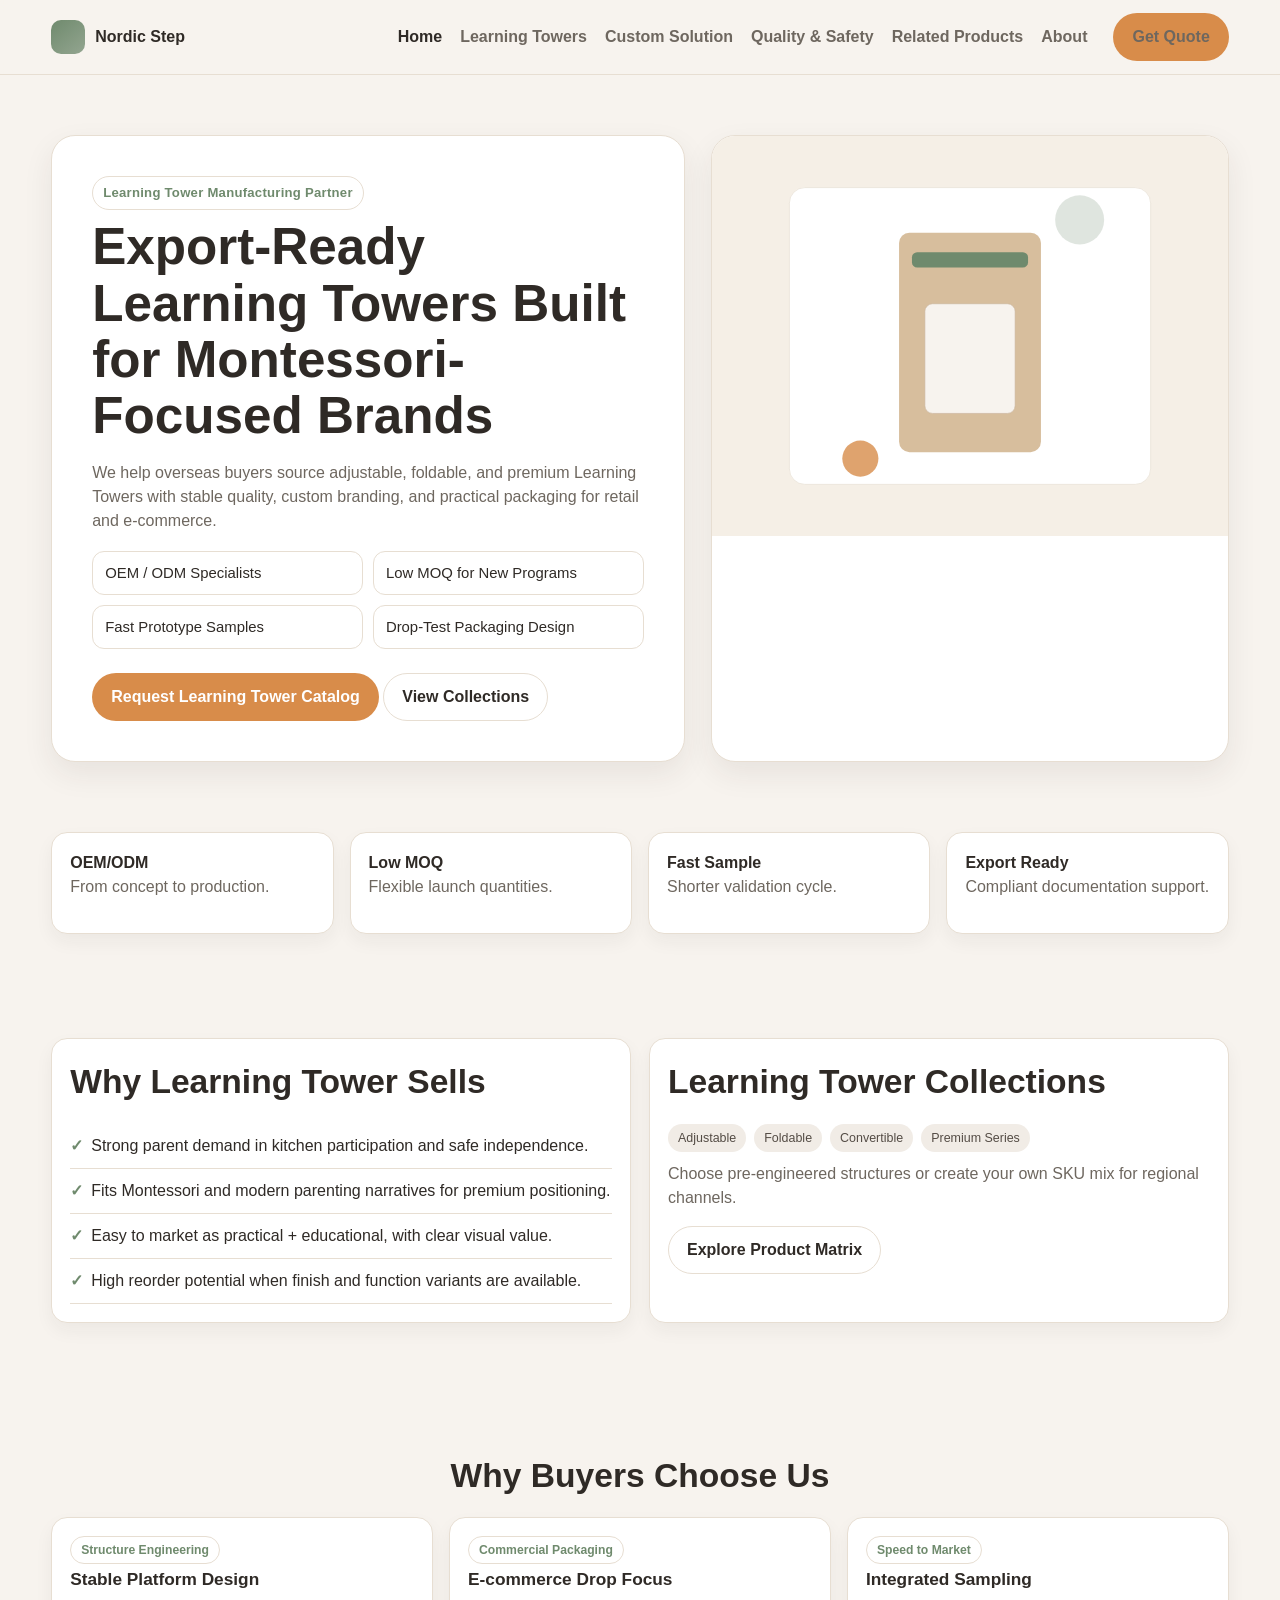
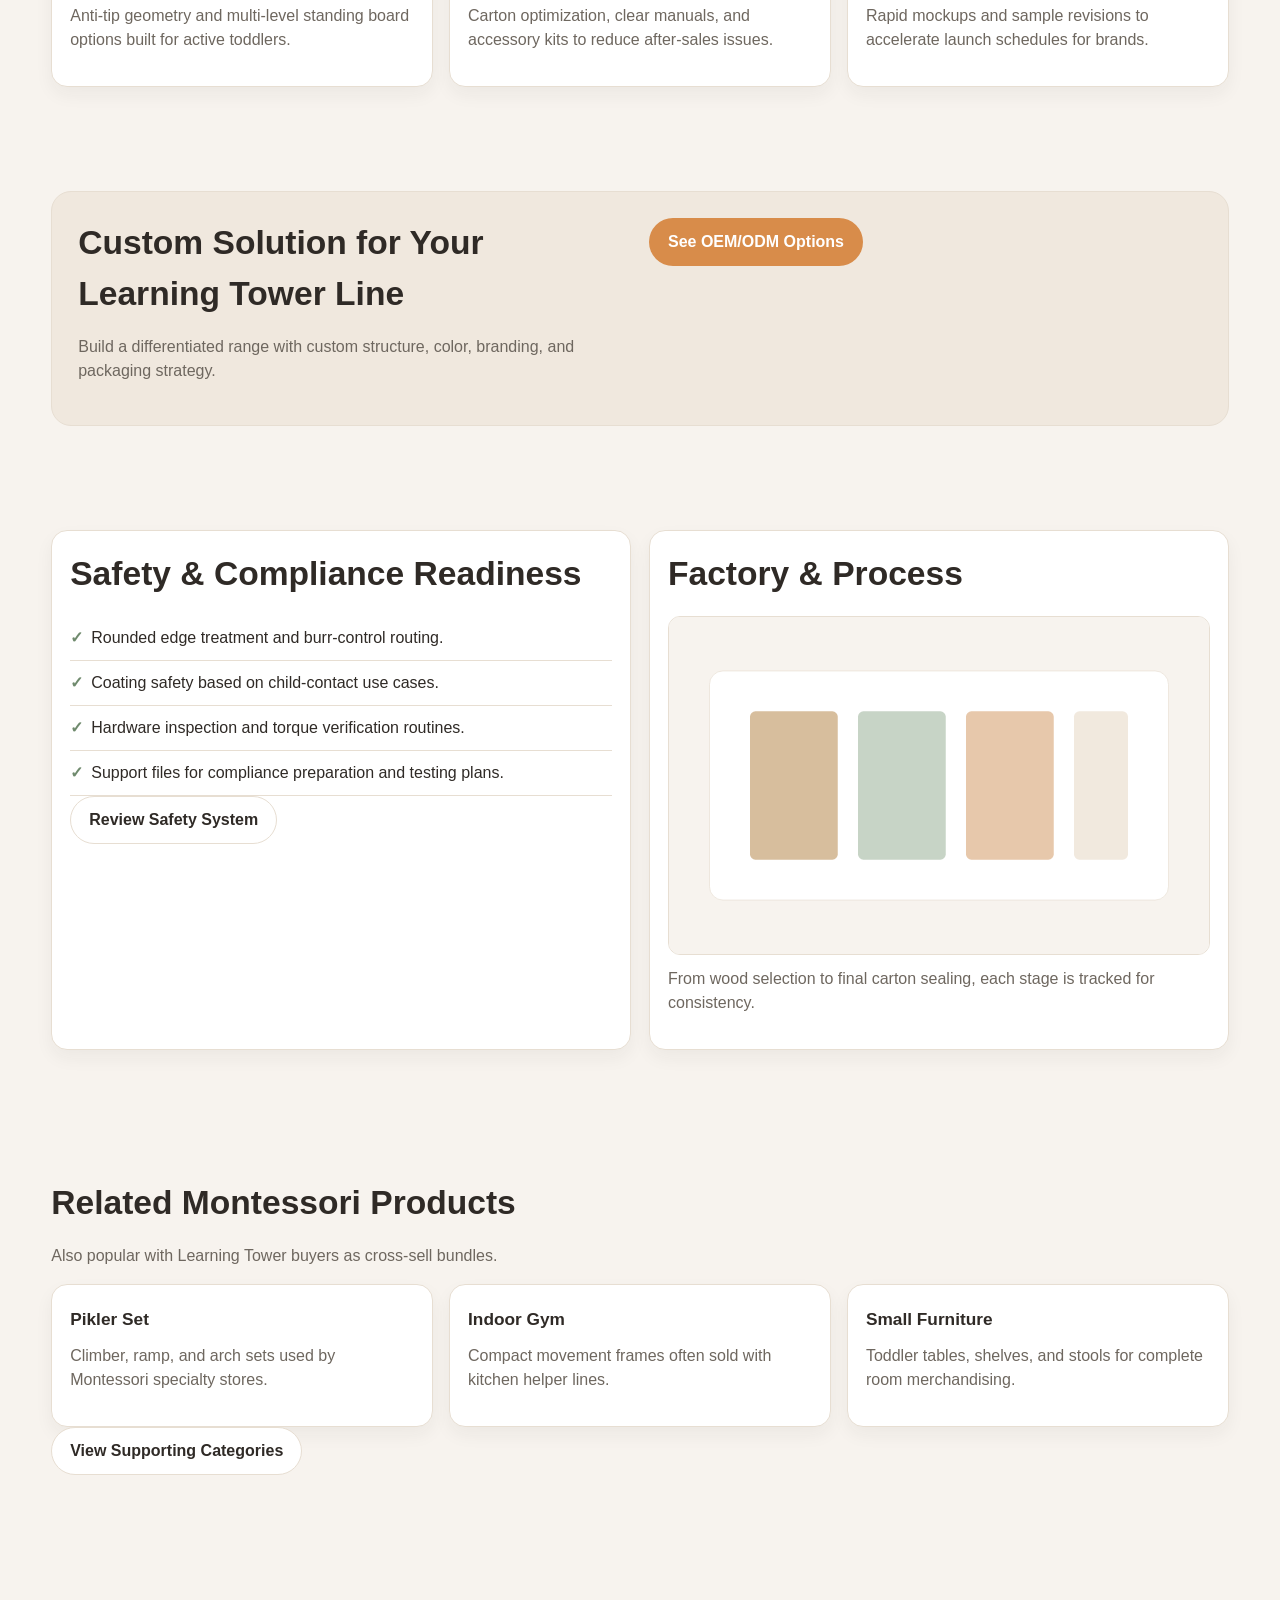
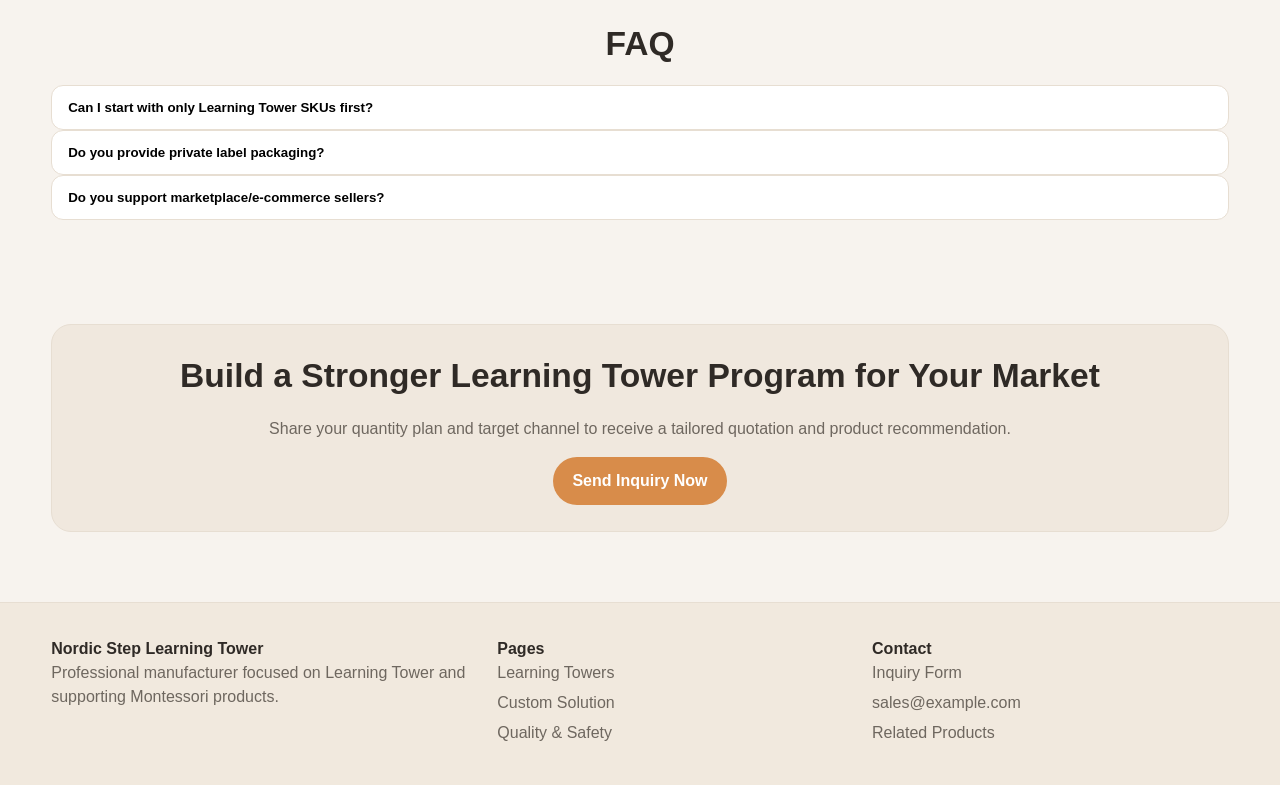
==== index.html @ 1a8c9f13 "Build multi-page static Learning Tower B2B website for Netlify" ====
<!doctype html>
<html lang="en">
<head>
  <meta charset="UTF-8">
  <meta name="viewport" content="width=device-width, initial-scale=1.0">
  <title>Learning Tower Manufacturer | OEM Montessori Kitchen Helper Factory</title>
  <meta name="description" content="Professional Learning Tower manufacturer for wholesalers, retailers, and private labels. OEM/ODM, low MOQ, fast samples, and export-ready production.">
  <link rel="stylesheet" href="assets/css/styles.css">
  <script type="application/ld+json">
  {"@context":"https://schema.org","@type":"Organization","name":"Nordic Step Learning Tower","url":"https://example.com","description":"Placeholder schema; replace with real company data before launch."}
  </script>
</head>
<body>
<header class="site-header">
  <div class="container header-inner">
    <a class="logo" href="index.html"><span class="logo-mark"></span>Nordic Step</a>
    <button class="menu-toggle" data-target="#siteNav" aria-label="Open menu">Menu</button>
    <nav id="siteNav" class="site-nav" aria-label="Main navigation">
      <a class="active" href="index.html">Home</a>
      <a href="learning-towers.html">Learning Towers</a>
      <a href="custom-solution.html">Custom Solution</a>
      <a href="quality-safety.html">Quality & Safety</a>
      <a href="related-products.html">Related Products</a>
      <a href="about.html">About</a>
      <a href="contact.html" class="header-cta btn btn-primary">Get Quote</a>
    </nav>
  </div>
</header>

<main>
  <section class="hero">
    <div class="container hero-wrap">
      <div class="hero-panel">
        <span class="kicker">Learning Tower Manufacturing Partner</span>
        <h1>Export-Ready Learning Towers Built for Montessori-Focused Brands</h1>
        <p class="muted">We help overseas buyers source adjustable, foldable, and premium Learning Towers with stable quality, custom branding, and practical packaging for retail and e-commerce.</p>
        <div class="hero-points">
          <div class="point">OEM / ODM Specialists</div>
          <div class="point">Low MOQ for New Programs</div>
          <div class="point">Fast Prototype Samples</div>
          <div class="point">Drop-Test Packaging Design</div>
        </div>
        <a href="contact.html" class="btn btn-primary">Request Learning Tower Catalog</a>
        <a href="learning-towers.html" class="btn btn-outline">View Collections</a>
      </div>
      <div class="hero-image">
        <img src="assets/img/learning-tower-hero.svg" alt="Scandinavian style wooden Learning Tower for Montessori kitchen helper use">
      </div>
    </div>
  </section>

  <section class="section-sm">
    <div class="container trust-grid">
      <div class="card"><strong>OEM/ODM</strong><p class="muted">From concept to production.</p></div>
      <div class="card"><strong>Low MOQ</strong><p class="muted">Flexible launch quantities.</p></div>
      <div class="card"><strong>Fast Sample</strong><p class="muted">Shorter validation cycle.</p></div>
      <div class="card"><strong>Export Ready</strong><p class="muted">Compliant documentation support.</p></div>
    </div>
  </section>

  <section class="section">
    <div class="container split">
      <article class="card">
        <h2>Why Learning Tower Sells</h2>
        <ul class="checks">
          <li>Strong parent demand in kitchen participation and safe independence.</li>
          <li>Fits Montessori and modern parenting narratives for premium positioning.</li>
          <li>Easy to market as practical + educational, with clear visual value.</li>
          <li>High reorder potential when finish and function variants are available.</li>
        </ul>
      </article>
      <article class="card">
        <h2>Learning Tower Collections</h2>
        <div class="tag-row">
          <span class="tag">Adjustable</span><span class="tag">Foldable</span><span class="tag">Convertible</span><span class="tag">Premium Series</span>
        </div>
        <p class="muted">Choose pre-engineered structures or create your own SKU mix for regional channels.</p>
        <a class="btn btn-outline" href="learning-towers.html">Explore Product Matrix</a>
      </article>
    </div>
  </section>

  <section class="section">
    <div class="container">
      <h2 class="center">Why Buyers Choose Us</h2>
      <div class="cards">
        <article class="card"><span class="badge">Structure Engineering</span><h3>Stable Platform Design</h3><p class="muted">Anti-tip geometry and multi-level standing board options built for active toddlers.</p></article>
        <article class="card"><span class="badge">Commercial Packaging</span><h3>E-commerce Drop Focus</h3><p class="muted">Carton optimization, clear manuals, and accessory kits to reduce after-sales issues.</p></article>
        <article class="card"><span class="badge">Speed to Market</span><h3>Integrated Sampling</h3><p class="muted">Rapid mockups and sample revisions to accelerate launch schedules for brands.</p></article>
      </div>
    </div>
  </section>

  <section class="section-sm">
    <div class="container cta-band split">
      <div>
        <h2>Custom Solution for Your Learning Tower Line</h2>
        <p class="muted">Build a differentiated range with custom structure, color, branding, and packaging strategy.</p>
      </div>
      <div><a class="btn btn-primary" href="custom-solution.html">See OEM/ODM Options</a></div>
    </div>
  </section>

  <section class="section">
    <div class="container split">
      <article class="card">
        <h2>Safety & Compliance Readiness</h2>
        <ul class="checks">
          <li>Rounded edge treatment and burr-control routing.</li>
          <li>Coating safety based on child-contact use cases.</li>
          <li>Hardware inspection and torque verification routines.</li>
          <li>Support files for compliance preparation and testing plans.</li>
        </ul>
        <a href="quality-safety.html" class="btn btn-outline">Review Safety System</a>
      </article>
      <article class="card">
        <h2>Factory & Process</h2>
        <img src="assets/img/factory-process.svg" alt="Wood furniture production process illustration">
        <p class="muted">From wood selection to final carton sealing, each stage is tracked for consistency.</p>
      </article>
    </div>
  </section>

  <section class="section">
    <div class="container">
      <h2>Related Montessori Products</h2>
      <p class="muted">Also popular with Learning Tower buyers as cross-sell bundles.</p>
      <div class="cross-grid">
        <article class="card"><h3>Pikler Set</h3><p class="muted">Climber, ramp, and arch sets used by Montessori specialty stores.</p></article>
        <article class="card"><h3>Indoor Gym</h3><p class="muted">Compact movement frames often sold with kitchen helper lines.</p></article>
        <article class="card"><h3>Small Furniture</h3><p class="muted">Toddler tables, shelves, and stools for complete room merchandising.</p></article>
      </div>
      <p><a class="btn btn-outline" href="related-products.html">View Supporting Categories</a></p>
    </div>
  </section>

  <section class="section">
    <div class="container">
      <h2 class="center">FAQ</h2>
      <div class="faq-item"><button class="faq-q">Can I start with only Learning Tower SKUs first?</button><div class="faq-a">Yes. Many buyers start with a core Learning Tower lineup and add related categories in later phases.</div></div>
      <div class="faq-item"><button class="faq-q">Do you provide private label packaging?</button><div class="faq-a">Yes, including logo print, insert cards, barcode labels, and channel-specific carton requirements.</div></div>
      <div class="faq-item"><button class="faq-q">Do you support marketplace/e-commerce sellers?</button><div class="faq-a">Yes, we optimize carton dimensions, assembly guidance, and accessory layout for online fulfillment.</div></div>
    </div>
  </section>

  <section class="section-sm">
    <div class="container cta-band center">
      <h2>Build a Stronger Learning Tower Program for Your Market</h2>
      <p class="muted">Share your quantity plan and target channel to receive a tailored quotation and product recommendation.</p>
      <a class="btn btn-primary" href="contact.html">Send Inquiry Now</a>
    </div>
  </section>
</main>

<footer class="footer">
  <div class="container footer-grid">
    <div><strong>Nordic Step Learning Tower</strong><p class="muted">Professional manufacturer focused on Learning Tower and supporting Montessori products.</p></div>
    <div><strong>Pages</strong><a href="learning-towers.html">Learning Towers</a><a href="custom-solution.html">Custom Solution</a><a href="quality-safety.html">Quality & Safety</a></div>
    <div><strong>Contact</strong><a href="contact.html">Inquiry Form</a><a href="mailto:sales@example.com">sales@example.com</a><a href="related-products.html">Related Products</a></div>
  </div>
</footer>
<script src="assets/js/main.js"></script>
</body>
</html>
---- assets/css/styles.css ----
:root {
  --bg: #F7F3EE;
  --surface: #FFFFFF;
  --primary: #6F8A6D;
  --accent: #D88C4A;
  --text: #2F2A26;
  --muted: #6E675F;
  --border: #E7DED2;
  --radius: 16px;
  --radius-sm: 12px;
  --shadow: 0 12px 30px rgba(47, 42, 38, 0.08);
  --maxw: 1180px;
}

* { box-sizing: border-box; }
html, body { margin: 0; padding: 0; }
body {
  font-family: "Inter", "Segoe UI", Roboto, Arial, sans-serif;
  color: var(--text);
  background: var(--bg);
  line-height: 1.5;
}
img { max-width: 100%; display: block; }
a { color: inherit; text-decoration: none; }
.container { width: min(var(--maxw), 92%); margin-inline: auto; }
.section { padding: 64px 0; }
.section-sm { padding: 40px 0; }
.center { text-align: center; }
.muted { color: var(--muted); }
.kicker {
  display: inline-block;
  padding: 6px 10px;
  border-radius: 999px;
  border: 1px solid var(--border);
  background: #fff;
  font-size: 0.82rem;
  font-weight: 700;
  color: var(--primary);
  letter-spacing: 0.02em;
}
.h1, h1 { font-size: clamp(1.9rem, 4vw, 3.2rem); line-height: 1.1; margin: 0.6rem 0 1rem; }
h2 { font-size: clamp(1.45rem, 2.8vw, 2.1rem); margin: 0 0 1rem; }
h3 { font-size: 1.08rem; margin: 0.2rem 0 0.7rem; }
p { margin: 0 0 1rem; }

.site-header {
  position: sticky;
  top: 0;
  background: rgba(247, 243, 238, 0.95);
  backdrop-filter: blur(6px);
  border-bottom: 1px solid var(--border);
  z-index: 40;
}
.header-inner {
  display: flex;
  align-items: center;
  justify-content: space-between;
  min-height: 74px;
  gap: 14px;
}
.logo {
  display: flex;
  align-items: center;
  gap: 10px;
  font-weight: 800;
}
.logo-mark {
  width: 34px;
  height: 34px;
  border-radius: 10px;
  background: linear-gradient(140deg, var(--primary), #93a590);
}
.site-nav { display: flex; gap: 18px; align-items: center; }
.site-nav a { font-weight: 600; color: var(--muted); }
.site-nav a.active, .site-nav a:hover { color: var(--text); }
.header-cta { margin-left: 8px; }
.menu-toggle {
  display: none;
  border: 1px solid var(--border);
  border-radius: 10px;
  background: #fff;
  padding: 7px 10px;
}

.btn {
  display: inline-flex;
  align-items: center;
  justify-content: center;
  gap: 8px;
  border-radius: 999px;
  padding: 11px 18px;
  font-weight: 700;
  border: 1px solid transparent;
}
.btn-primary { background: var(--accent); color: #fff; }
.btn-primary:hover { filter: brightness(0.96); }
.btn-outline { border-color: var(--border); background: #fff; color: var(--text); }

.hero {
  padding: 60px 0 30px;
}
.hero-wrap {
  display: grid;
  grid-template-columns: 1.1fr 0.9fr;
  gap: 26px;
  align-items: stretch;
}
.hero-panel {
  background: var(--surface);
  border: 1px solid var(--border);
  border-radius: 24px;
  padding: clamp(24px, 4vw, 40px);
  box-shadow: var(--shadow);
}
.hero-image {
  background: #fff;
  border: 1px solid var(--border);
  border-radius: 24px;
  overflow: hidden;
  box-shadow: var(--shadow);
}
.hero-points {
  display: grid;
  grid-template-columns: repeat(2, minmax(0, 1fr));
  gap: 10px;
  margin: 18px 0 24px;
}
.point {
  border: 1px solid var(--border);
  border-radius: 12px;
  padding: 10px 12px;
  background: #fff;
  font-size: 0.93rem;
}

.trust-grid,
.cards,
.icon-grid,
.product-grid,
.process,
.cross-grid,
.stats {
  display: grid;
  gap: 16px;
}
.trust-grid { grid-template-columns: repeat(4, minmax(0, 1fr)); }
.cards { grid-template-columns: repeat(3, minmax(0, 1fr)); }
.product-grid { grid-template-columns: repeat(3, minmax(0, 1fr)); }
.cross-grid { grid-template-columns: repeat(3, minmax(0, 1fr)); }
.icon-grid { grid-template-columns: repeat(3, minmax(0, 1fr)); }
.process { grid-template-columns: repeat(4, minmax(0, 1fr)); }
.stats { grid-template-columns: repeat(4, minmax(0, 1fr)); }

.card {
  background: var(--surface);
  border: 1px solid var(--border);
  border-radius: var(--radius);
  padding: 18px;
  box-shadow: 0 8px 18px rgba(47, 42, 38, 0.05);
}
.card img {
  border-radius: 12px;
  margin-bottom: 12px;
  border: 1px solid var(--border);
}
.tag-row {
  display: flex;
  flex-wrap: wrap;
  gap: 8px;
  margin: 8px 0 10px;
}
.tag {
  background: #f1ece6;
  color: #544c45;
  border-radius: 999px;
  font-size: 0.78rem;
  padding: 5px 10px;
}
.badge {
  font-size: 0.76rem;
  font-weight: 700;
  color: var(--primary);
  border: 1px solid var(--border);
  border-radius: 999px;
  padding: 4px 10px;
  display: inline-block;
}

.split {
  display: grid;
  grid-template-columns: 1fr 1fr;
  gap: 18px;
  align-items: stretch;
}
.checks {
  margin: 0;
  padding: 0;
  list-style: none;
}
.checks li {
  padding: 10px 0;
  border-bottom: 1px solid var(--border);
}
.checks li::before {
  content: "✓";
  color: var(--primary);
  margin-right: 8px;
  font-weight: 900;
}

.faq-item {
  border: 1px solid var(--border);
  border-radius: 12px;
  background: #fff;
  overflow: hidden;
}
.faq-q {
  width: 100%;
  border: none;
  background: transparent;
  text-align: left;
  padding: 14px 16px;
  font-weight: 700;
  cursor: pointer;
}
.faq-a {
  display: none;
  padding: 0 16px 14px;
  color: var(--muted);
}
.faq-item.open .faq-a { display: block; }

.cta-band {
  background: #f0e8de;
  border: 1px solid var(--border);
  border-radius: 20px;
  padding: 26px;
}

.footer {
  background: #f1e9de;
  border-top: 1px solid var(--border);
  padding: 34px 0;
  margin-top: 30px;
}
.footer-grid {
  display: grid;
  grid-template-columns: 1.2fr 1fr 1fr;
  gap: 18px;
}
.footer a { color: var(--muted); display: block; margin-bottom: 6px; }

.form-grid {
  display: grid;
  grid-template-columns: repeat(2, minmax(0, 1fr));
  gap: 12px;
}
.form-grid .full { grid-column: 1 / -1; }
input, select, textarea {
  width: 100%;
  padding: 11px 12px;
  border-radius: 10px;
  border: 1px solid var(--border);
  background: #fff;
  font: inherit;
}
textarea { min-height: 130px; resize: vertical; }

@media (max-width: 980px) {
  .trust-grid, .stats { grid-template-columns: repeat(2, minmax(0, 1fr)); }
  .cards, .product-grid, .cross-grid, .icon-grid, .process { grid-template-columns: 1fr 1fr; }
  .hero-wrap, .split, .footer-grid { grid-template-columns: 1fr; }
}

@media (max-width: 760px) {
  .site-nav {
    display: none;
    position: absolute;
    top: 74px;
    left: 0;
    right: 0;
    background: var(--bg);
    border-bottom: 1px solid var(--border);
    padding: 14px 4%;
    flex-direction: column;
    align-items: flex-start;
  }
  .site-nav.open { display: flex; }
  .menu-toggle { display: inline-flex; }
  .cards, .product-grid, .cross-grid, .icon-grid, .process, .form-grid { grid-template-columns: 1fr; }
}
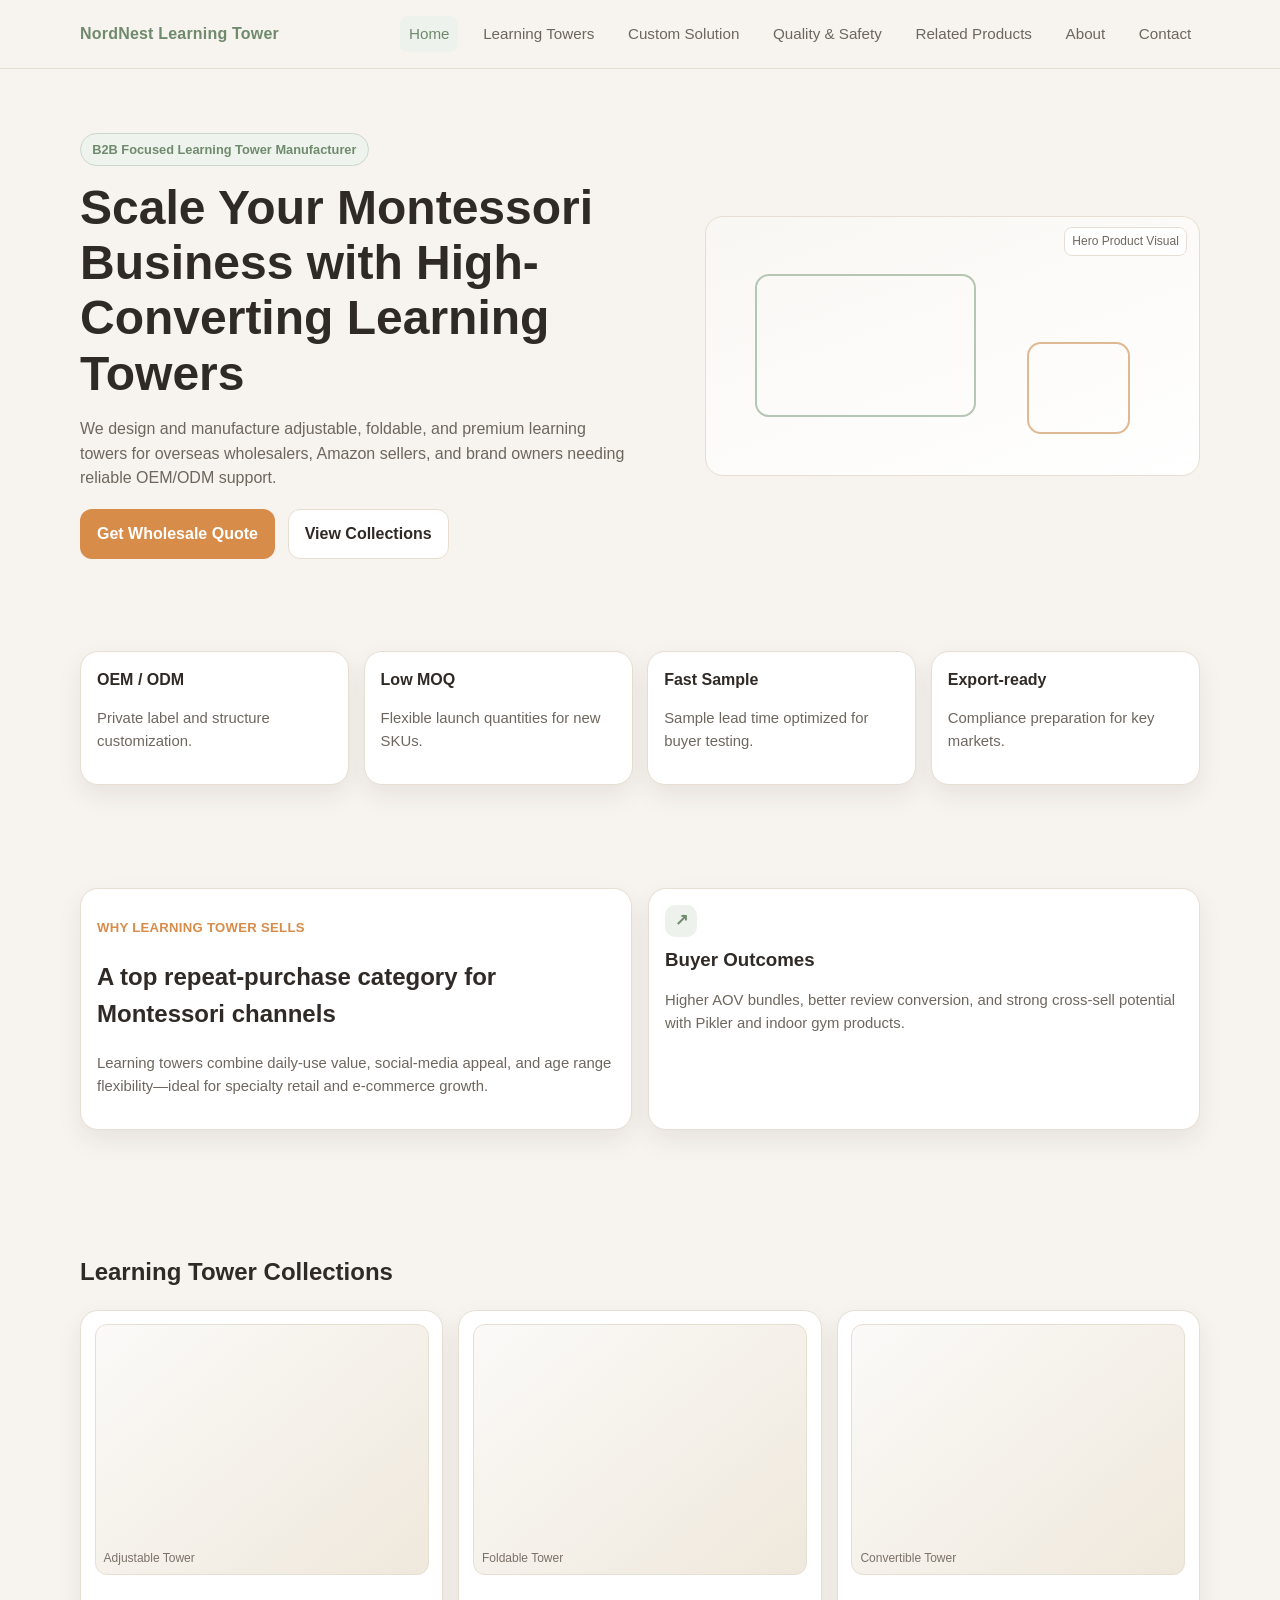
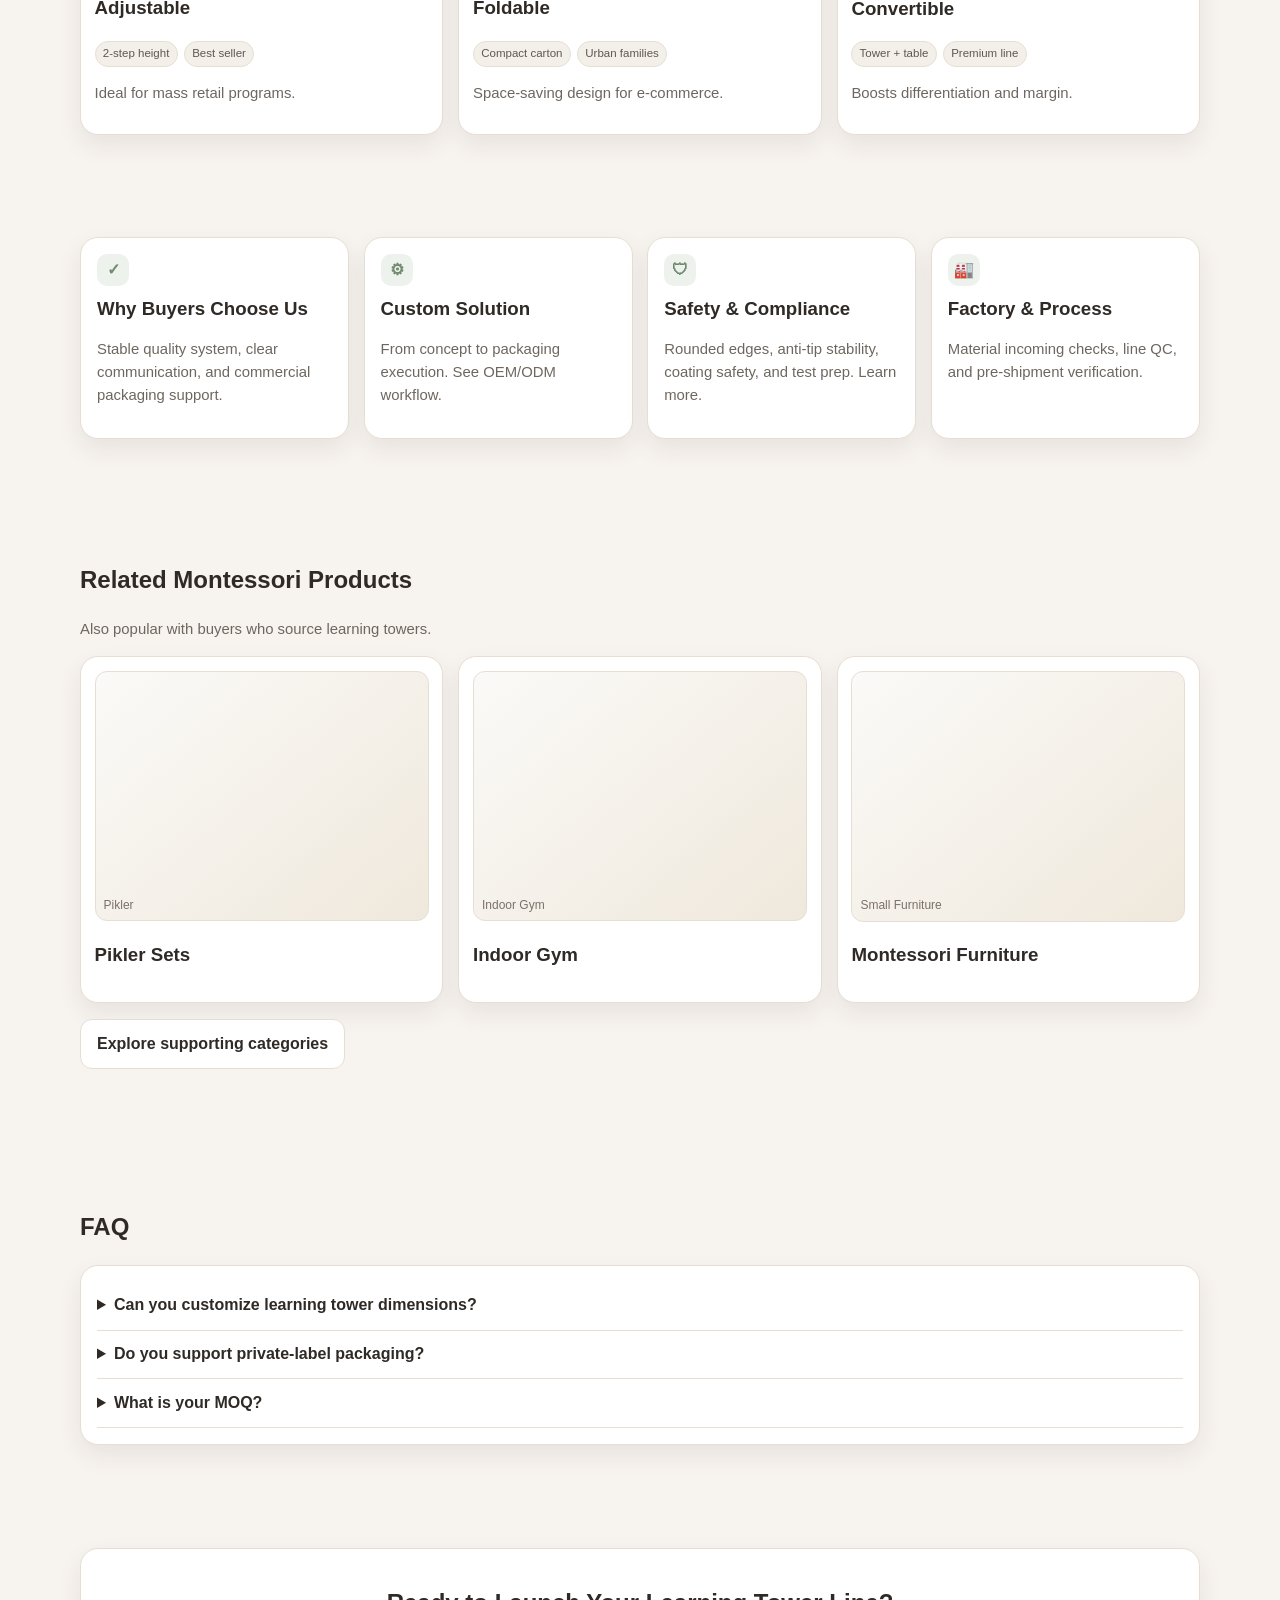
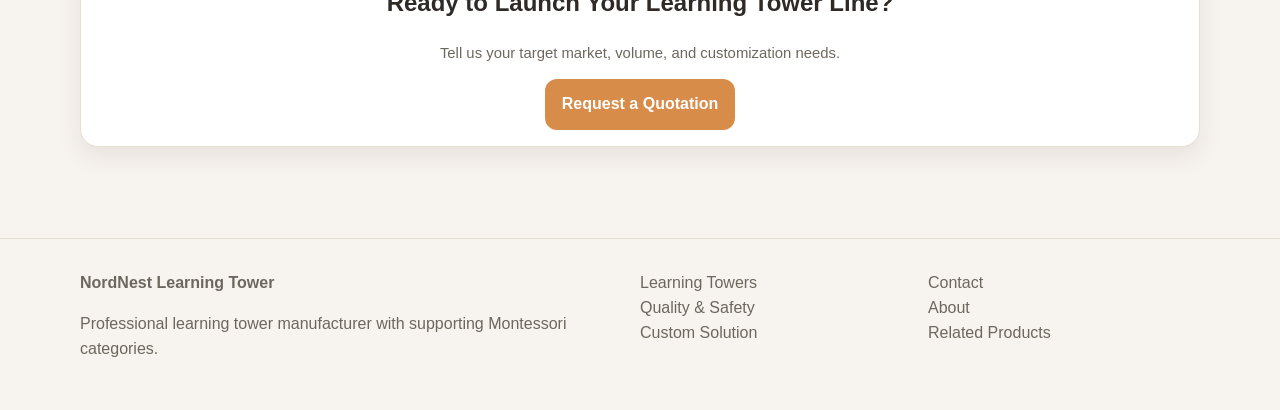
==== commit fa68029f: "Build multi-page static B2B Learning Tower website" ====
--- a/index.html
+++ b/index.html
@@ -1,164 +1,65 @@
 <!doctype html>
 <html lang="en">
 <head>
-  <meta charset="UTF-8">
-  <meta name="viewport" content="width=device-width, initial-scale=1.0">
-  <title>Learning Tower Manufacturer | OEM Montessori Kitchen Helper Factory</title>
-  <meta name="description" content="Professional Learning Tower manufacturer for wholesalers, retailers, and private labels. OEM/ODM, low MOQ, fast samples, and export-ready production.">
-  <link rel="stylesheet" href="assets/css/styles.css">
-  <script type="application/ld+json">
-  {"@context":"https://schema.org","@type":"Organization","name":"Nordic Step Learning Tower","url":"https://example.com","description":"Placeholder schema; replace with real company data before launch."}
-  </script>
+  <meta charset="utf-8">
+  <meta name="viewport" content="width=device-width, initial-scale=1">
+  <title>Learning Tower Manufacturer | OEM Montessori Kitchen Helper Supplier</title>
+  <meta name="description" content="Professional Learning Tower manufacturer for wholesalers and private labels. OEM/ODM, low MOQ, export-ready compliance and fast sampling.">
+  <link rel="stylesheet" href="assets/styles.css">
+  <script type="application/ld+json">{"@context":"https://schema.org","@type":"Organization","name":"NordNest Learning Tower","url":"https://example.com"}</script>
 </head>
 <body>
-<header class="site-header">
-  <div class="container header-inner">
-    <a class="logo" href="index.html"><span class="logo-mark"></span>Nordic Step</a>
-    <button class="menu-toggle" data-target="#siteNav" aria-label="Open menu">Menu</button>
-    <nav id="siteNav" class="site-nav" aria-label="Main navigation">
-      <a class="active" href="index.html">Home</a>
-      <a href="learning-towers.html">Learning Towers</a>
-      <a href="custom-solution.html">Custom Solution</a>
-      <a href="quality-safety.html">Quality & Safety</a>
-      <a href="related-products.html">Related Products</a>
-      <a href="about.html">About</a>
-      <a href="contact.html" class="header-cta btn btn-primary">Get Quote</a>
+<header>
+  <div class="container navbar">
+    <a class="brand" href="index.html">NordNest Learning Tower</a>
+    <button class="menu-btn" aria-label="Toggle navigation">Menu</button>
+    <nav class="nav-links">
+      <a class="active" href="index.html">Home</a><a href="learning-towers.html">Learning Towers</a><a href="custom-solution.html">Custom Solution</a><a href="quality-safety.html">Quality & Safety</a><a href="related-products.html">Related Products</a><a href="about.html">About</a><a href="contact.html">Contact</a>
     </nav>
   </div>
 </header>
-
 <main>
-  <section class="hero">
-    <div class="container hero-wrap">
-      <div class="hero-panel">
-        <span class="kicker">Learning Tower Manufacturing Partner</span>
-        <h1>Export-Ready Learning Towers Built for Montessori-Focused Brands</h1>
-        <p class="muted">We help overseas buyers source adjustable, foldable, and premium Learning Towers with stable quality, custom branding, and practical packaging for retail and e-commerce.</p>
-        <div class="hero-points">
-          <div class="point">OEM / ODM Specialists</div>
-          <div class="point">Low MOQ for New Programs</div>
-          <div class="point">Fast Prototype Samples</div>
-          <div class="point">Drop-Test Packaging Design</div>
-        </div>
-        <a href="contact.html" class="btn btn-primary">Request Learning Tower Catalog</a>
-        <a href="learning-towers.html" class="btn btn-outline">View Collections</a>
-      </div>
-      <div class="hero-image">
-        <img src="assets/img/learning-tower-hero.svg" alt="Scandinavian style wooden Learning Tower for Montessori kitchen helper use">
-      </div>
+<section class="hero">
+  <div class="container hero-wrap">
+    <div>
+      <span class="badge">B2B Focused Learning Tower Manufacturer</span>
+      <h1>Scale Your Montessori Business with High-Converting Learning Towers</h1>
+      <p class="lead">We design and manufacture adjustable, foldable, and premium learning towers for overseas wholesalers, Amazon sellers, and brand owners needing reliable OEM/ODM support.</p>
+      <div class="hero-cta"><a class="btn btn-primary" href="contact.html">Get Wholesale Quote</a><a class="btn btn-secondary" href="learning-towers.html">View Collections</a></div>
     </div>
-  </section>
-
-  <section class="section-sm">
-    <div class="container trust-grid">
-      <div class="card"><strong>OEM/ODM</strong><p class="muted">From concept to production.</p></div>
-      <div class="card"><strong>Low MOQ</strong><p class="muted">Flexible launch quantities.</p></div>
-      <div class="card"><strong>Fast Sample</strong><p class="muted">Shorter validation cycle.</p></div>
-      <div class="card"><strong>Export Ready</strong><p class="muted">Compliant documentation support.</p></div>
-    </div>
-  </section>
-
-  <section class="section">
-    <div class="container split">
-      <article class="card">
-        <h2>Why Learning Tower Sells</h2>
-        <ul class="checks">
-          <li>Strong parent demand in kitchen participation and safe independence.</li>
-          <li>Fits Montessori and modern parenting narratives for premium positioning.</li>
-          <li>Easy to market as practical + educational, with clear visual value.</li>
-          <li>High reorder potential when finish and function variants are available.</li>
-        </ul>
-      </article>
-      <article class="card">
-        <h2>Learning Tower Collections</h2>
-        <div class="tag-row">
-          <span class="tag">Adjustable</span><span class="tag">Foldable</span><span class="tag">Convertible</span><span class="tag">Premium Series</span>
-        </div>
-        <p class="muted">Choose pre-engineered structures or create your own SKU mix for regional channels.</p>
-        <a class="btn btn-outline" href="learning-towers.html">Explore Product Matrix</a>
-      </article>
-    </div>
-  </section>
-
-  <section class="section">
-    <div class="container">
-      <h2 class="center">Why Buyers Choose Us</h2>
-      <div class="cards">
-        <article class="card"><span class="badge">Structure Engineering</span><h3>Stable Platform Design</h3><p class="muted">Anti-tip geometry and multi-level standing board options built for active toddlers.</p></article>
-        <article class="card"><span class="badge">Commercial Packaging</span><h3>E-commerce Drop Focus</h3><p class="muted">Carton optimization, clear manuals, and accessory kits to reduce after-sales issues.</p></article>
-        <article class="card"><span class="badge">Speed to Market</span><h3>Integrated Sampling</h3><p class="muted">Rapid mockups and sample revisions to accelerate launch schedules for brands.</p></article>
-      </div>
-    </div>
-  </section>
-
-  <section class="section-sm">
-    <div class="container cta-band split">
-      <div>
-        <h2>Custom Solution for Your Learning Tower Line</h2>
-        <p class="muted">Build a differentiated range with custom structure, color, branding, and packaging strategy.</p>
-      </div>
-      <div><a class="btn btn-primary" href="custom-solution.html">See OEM/ODM Options</a></div>
-    </div>
-  </section>
-
-  <section class="section">
-    <div class="container split">
-      <article class="card">
-        <h2>Safety & Compliance Readiness</h2>
-        <ul class="checks">
-          <li>Rounded edge treatment and burr-control routing.</li>
-          <li>Coating safety based on child-contact use cases.</li>
-          <li>Hardware inspection and torque verification routines.</li>
-          <li>Support files for compliance preparation and testing plans.</li>
-        </ul>
-        <a href="quality-safety.html" class="btn btn-outline">Review Safety System</a>
-      </article>
-      <article class="card">
-        <h2>Factory & Process</h2>
-        <img src="assets/img/factory-process.svg" alt="Wood furniture production process illustration">
-        <p class="muted">From wood selection to final carton sealing, each stage is tracked for consistency.</p>
-      </article>
-    </div>
-  </section>
-
-  <section class="section">
-    <div class="container">
-      <h2>Related Montessori Products</h2>
-      <p class="muted">Also popular with Learning Tower buyers as cross-sell bundles.</p>
-      <div class="cross-grid">
-        <article class="card"><h3>Pikler Set</h3><p class="muted">Climber, ramp, and arch sets used by Montessori specialty stores.</p></article>
-        <article class="card"><h3>Indoor Gym</h3><p class="muted">Compact movement frames often sold with kitchen helper lines.</p></article>
-        <article class="card"><h3>Small Furniture</h3><p class="muted">Toddler tables, shelves, and stools for complete room merchandising.</p></article>
-      </div>
-      <p><a class="btn btn-outline" href="related-products.html">View Supporting Categories</a></p>
-    </div>
-  </section>
-
-  <section class="section">
-    <div class="container">
-      <h2 class="center">FAQ</h2>
-      <div class="faq-item"><button class="faq-q">Can I start with only Learning Tower SKUs first?</button><div class="faq-a">Yes. Many buyers start with a core Learning Tower lineup and add related categories in later phases.</div></div>
-      <div class="faq-item"><button class="faq-q">Do you provide private label packaging?</button><div class="faq-a">Yes, including logo print, insert cards, barcode labels, and channel-specific carton requirements.</div></div>
-      <div class="faq-item"><button class="faq-q">Do you support marketplace/e-commerce sellers?</button><div class="faq-a">Yes, we optimize carton dimensions, assembly guidance, and accessory layout for online fulfillment.</div></div>
-    </div>
-  </section>
-
-  <section class="section-sm">
-    <div class="container cta-band center">
-      <h2>Build a Stronger Learning Tower Program for Your Market</h2>
-      <p class="muted">Share your quantity plan and target channel to receive a tailored quotation and product recommendation.</p>
-      <a class="btn btn-primary" href="contact.html">Send Inquiry Now</a>
-    </div>
-  </section>
+    <div class="visual"><span class="visual-label">Hero Product Visual</span></div>
+  </div>
+</section>
+<section class="section"><div class="container trust-grid">
+  <div class="surface trust-item"><strong>OEM / ODM</strong><p class="meta">Private label and structure customization.</p></div>
+  <div class="surface trust-item"><strong>Low MOQ</strong><p class="meta">Flexible launch quantities for new SKUs.</p></div>
+  <div class="surface trust-item"><strong>Fast Sample</strong><p class="meta">Sample lead time optimized for buyer testing.</p></div>
+  <div class="surface trust-item"><strong>Export-ready</strong><p class="meta">Compliance preparation for key markets.</p></div>
+</div></section>
+<section class="section"><div class="container split">
+  <div class="surface card"><p class="kicker">Why Learning Tower Sells</p><h2>A top repeat-purchase category for Montessori channels</h2><p class="meta">Learning towers combine daily-use value, social-media appeal, and age range flexibility—ideal for specialty retail and e-commerce growth.</p></div>
+  <div class="surface card"><div class="icon">↗</div><h3>Buyer Outcomes</h3><p class="meta">Higher AOV bundles, better review conversion, and strong cross-sell potential with Pikler and indoor gym products.</p></div>
+</div></section>
+<section class="section"><div class="container"><h2>Learning Tower Collections</h2><div class="product-grid">
+  <article class="surface product-card"><div class="product-media" data-label="Adjustable Tower"></div><h3>Adjustable</h3><div class="tag-row"><span class="tag">2-step height</span><span class="tag">Best seller</span></div><p class="meta">Ideal for mass retail programs.</p></article>
+  <article class="surface product-card"><div class="product-media" data-label="Foldable Tower"></div><h3>Foldable</h3><div class="tag-row"><span class="tag">Compact carton</span><span class="tag">Urban families</span></div><p class="meta">Space-saving design for e-commerce.</p></article>
+  <article class="surface product-card"><div class="product-media" data-label="Convertible Tower"></div><h3>Convertible</h3><div class="tag-row"><span class="tag">Tower + table</span><span class="tag">Premium line</span></div><p class="meta">Boosts differentiation and margin.</p></article>
+</div></div></section>
+<section class="section"><div class="container card-grid">
+  <div class="surface card"><div class="icon">✓</div><h3>Why Buyers Choose Us</h3><p class="meta">Stable quality system, clear communication, and commercial packaging support.</p></div>
+  <div class="surface card"><div class="icon">⚙</div><h3>Custom Solution</h3><p class="meta">From concept to packaging execution. <a href="custom-solution.html">See OEM/ODM workflow</a>.</p></div>
+  <div class="surface card"><div class="icon">🛡</div><h3>Safety & Compliance</h3><p class="meta">Rounded edges, anti-tip stability, coating safety, and test prep. <a href="quality-safety.html">Learn more</a>.</p></div>
+  <div class="surface card"><div class="icon">🏭</div><h3>Factory & Process</h3><p class="meta">Material incoming checks, line QC, and pre-shipment verification.</p></div>
+</div></div></section>
+<section class="section"><div class="container"><h2>Related Montessori Products</h2><p class="meta">Also popular with buyers who source learning towers.</p><div class="product-grid"><article class="surface product-card"><div class="product-media" data-label="Pikler"></div><h3>Pikler Sets</h3></article><article class="surface product-card"><div class="product-media" data-label="Indoor Gym"></div><h3>Indoor Gym</h3></article><article class="surface product-card"><div class="product-media" data-label="Small Furniture"></div><h3>Montessori Furniture</h3></article></div><p><a class="btn btn-secondary" href="related-products.html">Explore supporting categories</a></p></div></section>
+<section class="section"><div class="container"><h2>FAQ</h2><div class="faq surface card">
+  <details><summary>Can you customize learning tower dimensions?</summary><p>Yes. Platform height, guard-rail design, and footprint can be adjusted for your market.</p></details>
+  <details><summary>Do you support private-label packaging?</summary><p>Yes, including logo print, inserts, barcode labels, and retail-ready cartons.</p></details>
+  <details><summary>What is your MOQ?</summary><p>MOQ depends on structure and finish; we support low-MOQ programs for new launches.</p></details>
+</div></div></section>
+<section class="section"><div class="container surface card" style="text-align:center"><h2>Ready to Launch Your Learning Tower Line?</h2><p class="meta">Tell us your target market, volume, and customization needs.</p><a class="btn btn-primary" href="contact.html">Request a Quotation</a></div></section>
 </main>
-
-<footer class="footer">
-  <div class="container footer-grid">
-    <div><strong>Nordic Step Learning Tower</strong><p class="muted">Professional manufacturer focused on Learning Tower and supporting Montessori products.</p></div>
-    <div><strong>Pages</strong><a href="learning-towers.html">Learning Towers</a><a href="custom-solution.html">Custom Solution</a><a href="quality-safety.html">Quality & Safety</a></div>
-    <div><strong>Contact</strong><a href="contact.html">Inquiry Form</a><a href="mailto:sales@example.com">sales@example.com</a><a href="related-products.html">Related Products</a></div>
-  </div>
-</footer>
-<script src="assets/js/main.js"></script>
+<footer><div class="container footer-grid"><div><strong>NordNest Learning Tower</strong><p>Professional learning tower manufacturer with supporting Montessori categories.</p></div><div><a href="learning-towers.html">Learning Towers</a><br><a href="quality-safety.html">Quality & Safety</a><br><a href="custom-solution.html">Custom Solution</a></div><div><a href="contact.html">Contact</a><br><a href="about.html">About</a><br><a href="related-products.html">Related Products</a></div></div></footer>
+<script src="assets/main.js"></script>
 </body>
 </html>
--- a/assets/styles.css
+++ b/assets/styles.css
@@ -0,0 +1,117 @@
+:root {
+  --bg: #F7F3EE;
+  --surface: #FFFFFF;
+  --primary: #6F8A6D;
+  --accent: #D88C4A;
+  --text: #2F2A26;
+  --muted: #6E675F;
+  --border: #E7DED2;
+  --radius: 18px;
+  --shadow: 0 10px 24px rgba(47, 42, 38, 0.08);
+}
+
+* { box-sizing: border-box; }
+body {
+  margin: 0;
+  font-family: "Inter", "Segoe UI", Roboto, Arial, sans-serif;
+  color: var(--text);
+  background: var(--bg);
+  line-height: 1.55;
+}
+a { color: inherit; text-decoration: none; }
+img { max-width: 100%; display: block; }
+
+.container { width: min(1120px, 92vw); margin: 0 auto; }
+.section { padding: 3.2rem 0; }
+.surface {
+  background: var(--surface);
+  border: 1px solid var(--border);
+  border-radius: var(--radius);
+  box-shadow: var(--shadow);
+}
+
+header {
+  position: sticky;
+  top: 0;
+  z-index: 20;
+  background: rgba(247, 243, 238, 0.96);
+  backdrop-filter: blur(6px);
+  border-bottom: 1px solid var(--border);
+}
+.navbar { display: flex; align-items: center; justify-content: space-between; gap: 1rem; padding: 1rem 0; }
+.brand { font-weight: 800; letter-spacing: .2px; color: var(--primary); }
+.menu-btn { display: none; background: var(--surface); border: 1px solid var(--border); border-radius: 10px; padding: .45rem .7rem; }
+.nav-links { display: flex; gap: 1rem; flex-wrap: wrap; }
+.nav-links a { padding: .4rem .55rem; border-radius: 8px; color: var(--muted); font-size: .95rem; }
+.nav-links a.active, .nav-links a:hover { background: #edf2ec; color: var(--primary); }
+
+.hero { padding: 4rem 0 2.5rem; }
+.hero-wrap { display: grid; grid-template-columns: 1.1fr .9fr; gap: 1.2rem; align-items: center; }
+.badge { display: inline-block; padding: .35rem .7rem; border-radius: 999px; border: 1px solid #cbd7cb; background: #eef4ed; color: var(--primary); font-size: .8rem; font-weight: 600; margin-bottom: .85rem; }
+h1 { font-size: clamp(1.9rem, 4.5vw, 3rem); line-height: 1.15; margin: 0 0 .8rem; }
+.lead { color: var(--muted); max-width: 62ch; }
+.hero-cta { margin-top: 1.1rem; display: flex; gap: .8rem; flex-wrap: wrap; }
+.btn { display: inline-block; border-radius: 12px; padding: .75rem 1rem; font-weight: 600; border: 1px solid transparent; }
+.btn-primary { background: var(--accent); color: white; }
+.btn-secondary { background: var(--surface); border-color: var(--border); color: var(--text); }
+
+.visual {
+  border: 1px solid var(--border);
+  border-radius: var(--radius);
+  min-height: 260px;
+  background: linear-gradient(160deg, #f9f7f3, #fff),
+    radial-gradient(circle at 72% 24%, #e8f0e6 0, transparent 45%);
+  position: relative;
+  overflow: hidden;
+}
+.visual::before, .visual::after {
+  content: "";
+  position: absolute;
+  border-radius: 14px;
+  border: 2px solid #b5c6b4;
+}
+.visual::before { width: 44%; height: 54%; left: 10%; top: 22%; }
+.visual::after { width: 20%; height: 34%; right: 14%; bottom: 16%; border-color: #dfb991; }
+.visual-label { position: absolute; right: 12px; top: 10px; font-size: .75rem; color: var(--muted); background: #fff; border: 1px solid var(--border); border-radius: 8px; padding: .25rem .45rem; }
+
+.trust-grid, .card-grid { display: grid; gap: .9rem; grid-template-columns: repeat(4, 1fr); }
+.trust-item, .card { padding: 1rem; }
+.card h3, .card h4 { margin: .25rem 0 .5rem; }
+.kicker { color: var(--accent); font-size: .82rem; font-weight: 700; letter-spacing: .3px; text-transform: uppercase; }
+.meta { color: var(--muted); font-size: .93rem; }
+
+.split { display: grid; grid-template-columns: 1fr 1fr; gap: 1rem; align-items: stretch; }
+.icon { width: 32px; height: 32px; border-radius: 10px; background: #edf2ec; color: var(--primary); display: grid; place-items: center; font-weight: 700; margin-bottom: .5rem; }
+
+.product-grid { display: grid; gap: .95rem; grid-template-columns: repeat(3, 1fr); }
+.product-card { padding: .85rem; }
+.product-media { aspect-ratio: 4/3; border: 1px solid var(--border); border-radius: 12px; background: linear-gradient(140deg, #fbfaf8, #efe8dc); position: relative; }
+.product-media::before { content: attr(data-label); position: absolute; left: .5rem; bottom: .4rem; font-size: .75rem; color: #7b7168; }
+.tag-row { display: flex; gap: .4rem; flex-wrap: wrap; margin: .55rem 0; }
+.tag { font-size: .72rem; background: #f3f0ea; border: 1px solid var(--border); color: #5f5750; padding: .2rem .45rem; border-radius: 999px; }
+
+.faq { border-top: 1px solid var(--border); }
+details { border-bottom: 1px solid var(--border); padding: .72rem 0; }
+summary { cursor: pointer; font-weight: 600; }
+
+footer { margin-top: 2.5rem; border-top: 1px solid var(--border); padding: 2rem 0; color: var(--muted); }
+.footer-grid { display: grid; gap: 1rem; grid-template-columns: 2fr 1fr 1fr; }
+
+.form-grid { display: grid; grid-template-columns: repeat(2, 1fr); gap: .75rem; }
+.form-grid .full { grid-column: 1 / -1; }
+input, select, textarea {
+  width: 100%; border: 1px solid var(--border); background: #fff; border-radius: 10px;
+  padding: .66rem .72rem; font: inherit;
+}
+textarea { min-height: 120px; }
+
+@media (max-width: 920px) {
+  .hero-wrap, .split, .product-grid, .trust-grid, .card-grid, .footer-grid, .form-grid { grid-template-columns: 1fr 1fr; }
+}
+@media (max-width: 700px) {
+  .menu-btn { display: inline-block; }
+  .nav-links { display: none; width: 100%; padding-top: .6rem; }
+  .nav-links.open { display: flex; }
+  .hero-wrap, .split, .product-grid, .trust-grid, .card-grid, .footer-grid, .form-grid { grid-template-columns: 1fr; }
+  .hero { padding-top: 2.3rem; }
+}
